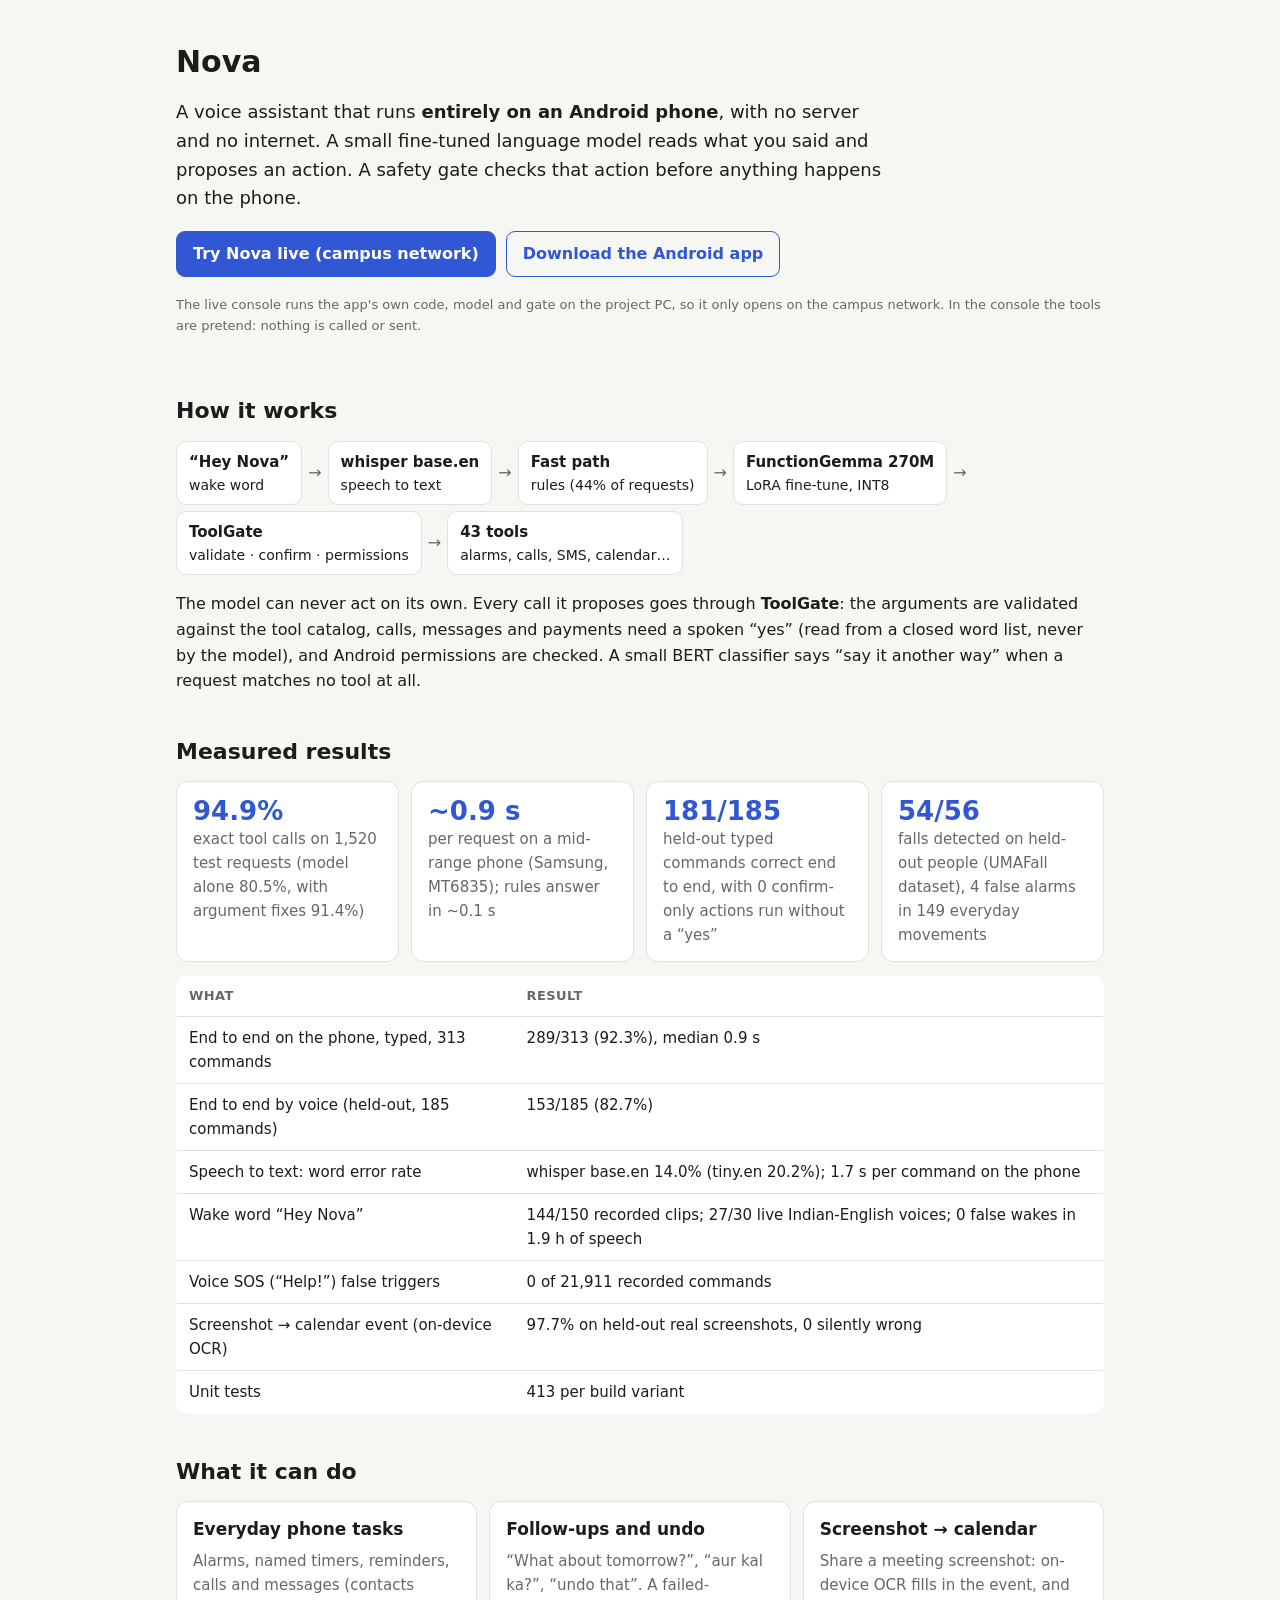
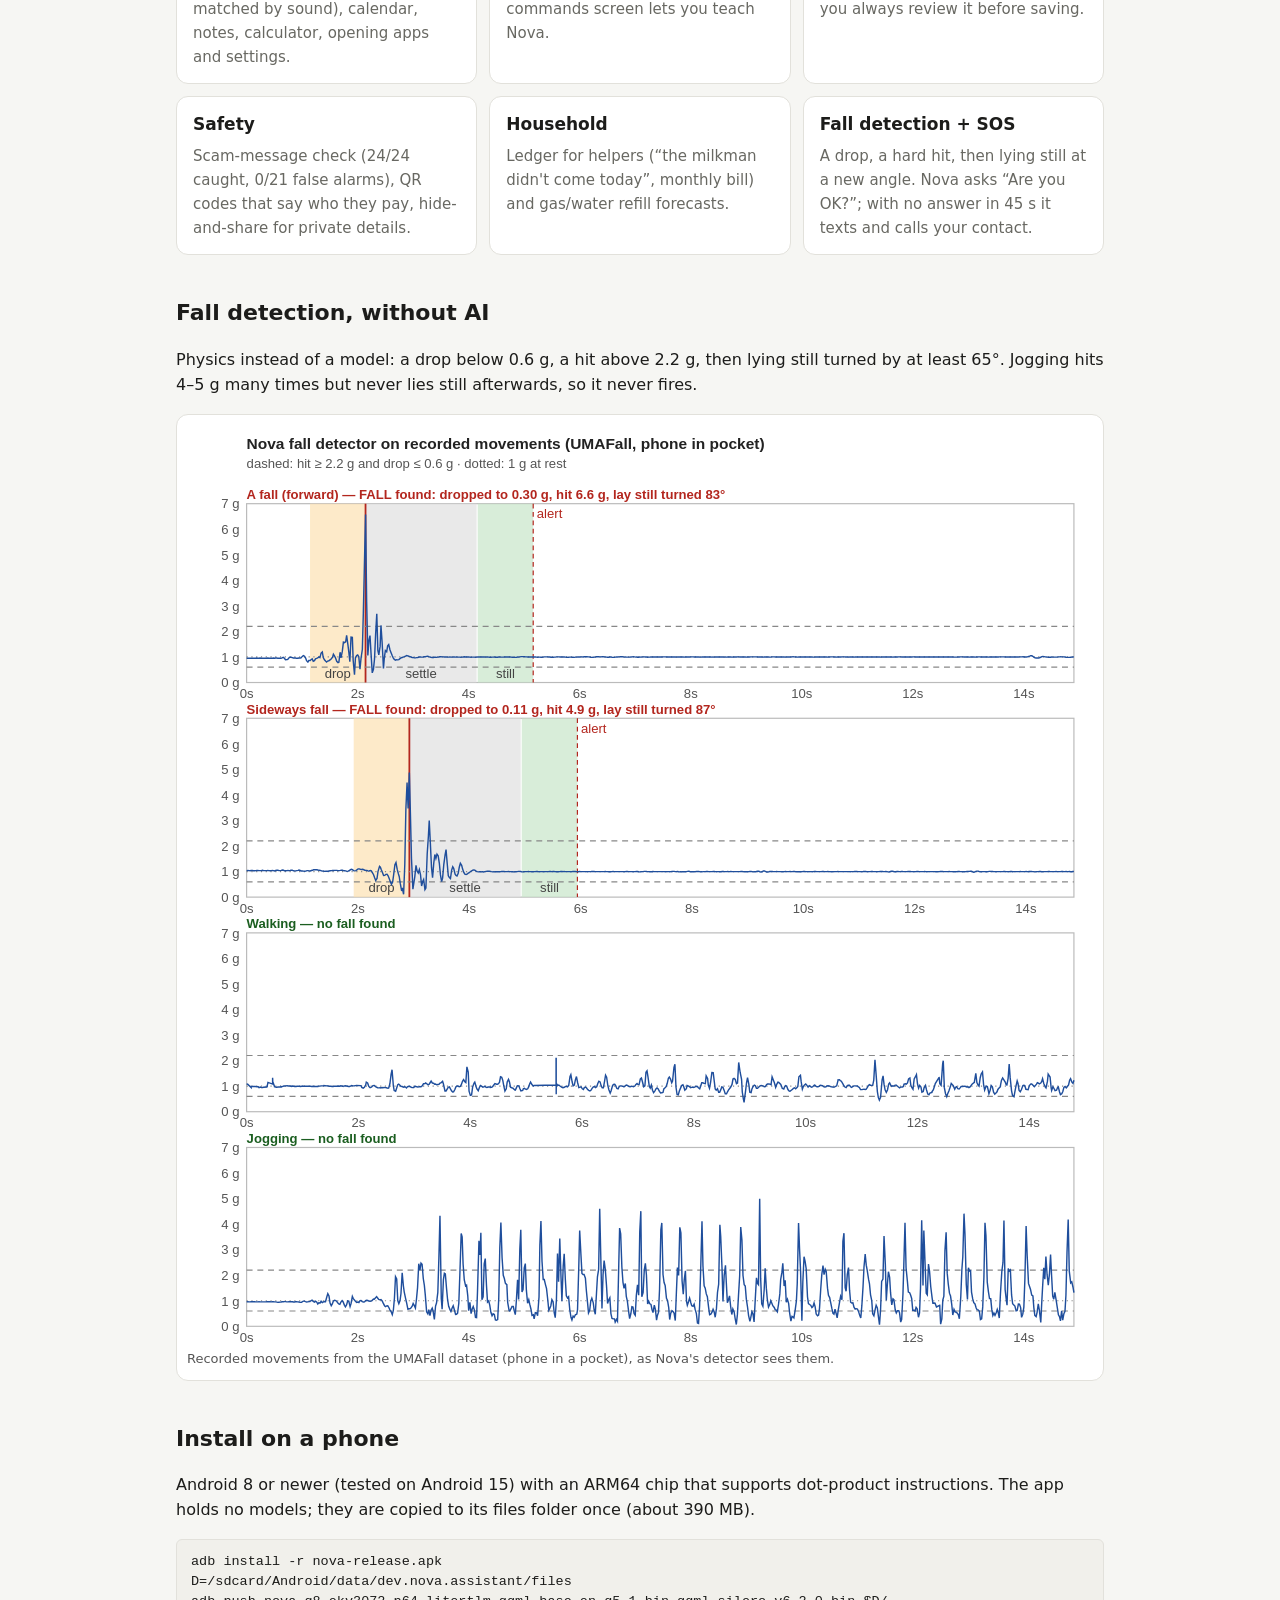
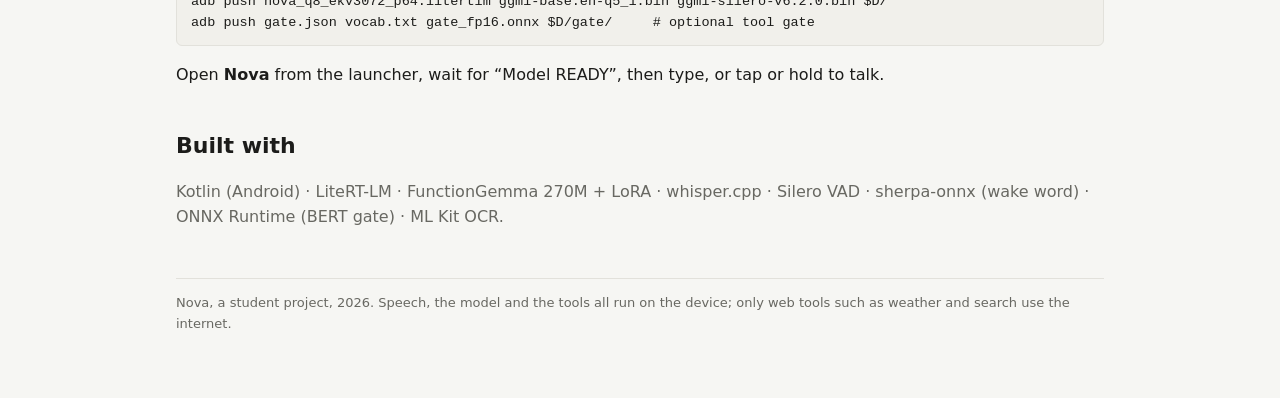
==== index.html @ 242c4e54 "Nova project page" ====
<!doctype html>
<html lang="en"><head><meta charset="utf-8">
<meta name="viewport" content="width=device-width,initial-scale=1">
<title>Nova Voice Assistant</title>
<meta name="description" content="Nova: a fully local Android voice assistant with a fine-tuned FunctionGemma 270M tool caller, a safety gate and fall detection.">
<link rel="stylesheet" href="style.css">
</head>
<body>
<div class="wrap">
<section class="hero">
  <h1>Nova</h1>
  <p class="lead">A voice assistant that runs <b>entirely on an Android phone</b>, with no server and no internet.
    A small fine-tuned language model reads what you said and proposes an action. A safety gate checks that
    action before anything happens on the phone.</p>
  <div class="actions">
    <a class="btn" id="try" href="http://10.81.30.62:8090/">Try Nova live (campus network)</a>
    <a class="btn ghost" href="https://github.com/Krishnag1729/nova-site/releases/latest">Download the Android app</a>
  </div>
  <p class="muted small">The live console runs the app's own code, model and gate on the project PC, so it only opens on the campus network.
    In the console the tools are pretend: nothing is called or sent.</p>
</section>

<h2>How it works</h2>
<div class="pipe">
  <div class="step"><b>“Hey Nova”</b>wake word</div><span class="arrow">→</span>
  <div class="step"><b>whisper base.en</b>speech to text</div><span class="arrow">→</span>
  <div class="step"><b>Fast path</b>rules (44% of requests)</div><span class="arrow">→</span>
  <div class="step"><b>FunctionGemma 270M</b>LoRA fine-tune, INT8</div><span class="arrow">→</span>
  <div class="step"><b>ToolGate</b>validate · confirm · permissions</div><span class="arrow">→</span>
  <div class="step"><b>43 tools</b>alarms, calls, SMS, calendar…</div>
</div>
<p>The model can never act on its own. Every call it proposes goes through <b>ToolGate</b>: the arguments are
  validated against the tool catalog, calls, messages and payments need a spoken “yes” (read from a closed word list,
  never by the model), and Android permissions are checked. A small BERT classifier says “say it another way”
  when a request matches no tool at all.</p>

<h2>Measured results</h2>
<div class="grid stats">
  <div class="card"><div class="stat">94.9%</div><p>exact tool calls on 1,520 test requests (model alone 80.5%, with argument fixes 91.4%)</p></div>
  <div class="card"><div class="stat">~0.9 s</div><p>per request on a mid-range phone (Samsung, MT6835); rules answer in ~0.1 s</p></div>
  <div class="card"><div class="stat">181/185</div><p>held-out typed commands correct end to end, with 0 confirm-only actions run without a “yes”</p></div>
  <div class="card"><div class="stat">54/56</div><p>falls detected on held-out people (UMAFall dataset), 4 false alarms in 149 everyday movements</p></div>
</div>
<div class="tablewrap" style="margin-top:14px"><table>
  <tr><th>What</th><th>Result</th></tr>
  <tr><td>End to end on the phone, typed, 313 commands</td><td>289/313 (92.3%), median 0.9 s</td></tr>
  <tr><td>End to end by voice (held-out, 185 commands)</td><td>153/185 (82.7%)</td></tr>
  <tr><td>Speech to text: word error rate</td><td>whisper base.en 14.0% (tiny.en 20.2%); 1.7 s per command on the phone</td></tr>
  <tr><td>Wake word “Hey Nova”</td><td>144/150 recorded clips; 27/30 live Indian-English voices; 0 false wakes in 1.9 h of speech</td></tr>
  <tr><td>Voice SOS (“Help!”) false triggers</td><td>0 of 21,911 recorded commands</td></tr>
  <tr><td>Screenshot → calendar event (on-device OCR)</td><td>97.7% on held-out real screenshots, 0 silently wrong</td></tr>
  <tr><td>Unit tests</td><td>413 per build variant</td></tr>
</table></div>

<h2>What it can do</h2>
<div class="grid">
  <div class="card"><h3>Everyday phone tasks</h3><p>Alarms, named timers, reminders, calls and messages (contacts matched by sound), calendar, notes, calculator, opening apps and settings.</p></div>
  <div class="card"><h3>Follow-ups and undo</h3><p>“What about tomorrow?”, “aur kal ka?”, “undo that”. A failed-commands screen lets you teach Nova.</p></div>
  <div class="card"><h3>Screenshot → calendar</h3><p>Share a meeting screenshot: on-device OCR fills in the event, and you always review it before saving.</p></div>
  <div class="card"><h3>Safety</h3><p>Scam-message check (24/24 caught, 0/21 false alarms), QR codes that say who they pay, hide-and-share for private details.</p></div>
  <div class="card"><h3>Household</h3><p>Ledger for helpers (“the milkman didn't come today”, monthly bill) and gas/water refill forecasts.</p></div>
  <div class="card"><h3>Fall detection + SOS</h3><p>A drop, a hard hit, then lying still at a new angle. Nova asks “Are you OK?”; with no answer in 45 s it texts and calls your contact.</p></div>
</div>

<h2>Fall detection, without AI</h2>
<p>Physics instead of a model: a drop below 0.6 g, a hit above 2.2 g, then lying still turned by at least 65°.
  Jogging hits 4–5 g many times but never lies still afterwards, so it never fires.</p>
<figure><img src="fall_traces.svg" alt="Acceleration traces from the UMAFall dataset: falls show drop, hit and stillness; walking and jogging do not.">
  <figcaption>Recorded movements from the UMAFall dataset (phone in a pocket), as Nova's detector sees them.</figcaption></figure>

<h2>Install on a phone</h2>
<p>Android 8 or newer (tested on Android 15) with an ARM64 chip that supports dot-product instructions. The app holds no models; they are copied
  to its files folder once (about 390 MB).</p>
<pre class="code">adb install -r nova-release.apk
D=/sdcard/Android/data/dev.nova.assistant/files
adb push nova_q8_ekv3072_p64.litertlm ggml-base.en-q5_1.bin ggml-silero-v6.2.0.bin $D/
adb push gate.json vocab.txt gate_fp16.onnx $D/gate/     # optional tool gate</pre>
<p>Open <b>Nova</b> from the launcher, wait for “Model READY”, then type, or tap or hold to talk.</p>

<h2>Built with</h2>
<p class="muted">Kotlin (Android) · LiteRT-LM · FunctionGemma 270M + LoRA · whisper.cpp · Silero VAD · sherpa-onnx (wake word) ·
  ONNX Runtime (BERT gate) · ML Kit OCR.</p>

<footer>Nova, a student project, 2026. Speech, the model and the tools all run on the device; only web tools such as weather and search use the internet.</footer>
</div>
<script>
// Served from the project PC itself: open the console on the same host.
if (!location.hostname.endsWith("github.io") && location.protocol.startsWith("http")) document.getElementById("try").href = "console.html";
</script>
</body></html>
---- style.css ----
[hidden]{display:none!important}
:root{--bg:#f6f6f3;--card:#fff;--ink:#1c1c1a;--muted:#686862;--line:#e2e1db;--accent:#3157d5;--accent-ink:#fff;
  --you:#e9eefc;--nova:#fff;--code:#f1f0eb;--ok:#1f7a4d;--warn:#a2560b}
@media (prefers-color-scheme:dark){:root:not([data-theme="light"]){--bg:#151514;--card:#1e1e1c;--ink:#ebeae5;--muted:#9d9c95;
  --line:#33322e;--accent:#8ba6ff;--accent-ink:#0d1530;--you:#1d2540;--nova:#1e1e1c;--code:#191917;--ok:#5fcf95;--warn:#e9a55a}}
:root[data-theme="dark"]{--bg:#151514;--card:#1e1e1c;--ink:#ebeae5;--muted:#9d9c95;--line:#33322e;--accent:#8ba6ff;
  --accent-ink:#0d1530;--you:#1d2540;--nova:#1e1e1c;--code:#191917;--ok:#5fcf95;--warn:#e9a55a}
*{box-sizing:border-box}
html{-webkit-text-size-adjust:100%}
body{margin:0;background:var(--bg);color:var(--ink);font:16px/1.6 system-ui,-apple-system,"Segoe UI",Roboto,sans-serif}
a{color:var(--accent)}
.wrap{max-width:960px;margin:0 auto;padding:28px 16px 64px}
h1{font-size:30px;line-height:1.2;margin:0 0 6px}
h2{font-size:22px;margin:40px 0 12px}
h3{font-size:17px;margin:0 0 6px}
.muted{color:var(--muted)}
.small{font-size:13px}
.tag{font-size:13px;font-weight:600;vertical-align:middle;padding:2px 8px;border-radius:999px;background:var(--you);color:var(--accent)}
.btn{display:inline-block;padding:9px 16px;border-radius:9px;border:1px solid var(--accent);background:var(--accent);
  color:var(--accent-ink);font:inherit;font-weight:600;text-decoration:none;cursor:pointer}
.btn.ghost{background:transparent;color:var(--accent)}
.btn:disabled{opacity:.5;cursor:wait}
.top{display:flex;gap:16px;justify-content:space-between;align-items:flex-start;flex-wrap:wrap}
.top > div{flex:1 1 420px;min-width:0}
/* console */
.chips{display:flex;flex-wrap:wrap;gap:6px;margin:18px 0 12px}
.chip{border:1px solid var(--line);background:var(--card);color:var(--ink);border-radius:999px;padding:5px 11px;font:inherit;font-size:14px;cursor:pointer}
.chip:hover{border-color:var(--accent);color:var(--accent)}
.log{background:var(--card);border:1px solid var(--line);border-radius:14px;padding:14px;height:56vh;min-height:300px;overflow-y:auto;
  display:flex;flex-direction:column;gap:8px}
.msg{max-width:85%;padding:9px 13px;border-radius:12px;white-space:pre-wrap;overflow-wrap:anywhere}
.msg.you{align-self:flex-end;background:var(--you)}
.msg.nova{align-self:flex-start;background:var(--nova);border:1px solid var(--line)}
.msg.ask{border-color:var(--warn)}
.msg.sys{align-self:center;color:var(--muted);font-size:14px}
.route{display:block;font-size:12px;color:var(--muted);margin-top:3px}
.trace{align-self:stretch;font-size:13px}
.trace summary{cursor:pointer;color:var(--muted)}
.trace pre{margin:4px 0 0;padding:8px 10px;background:var(--code);border-radius:8px;white-space:pre-wrap;overflow-wrap:anywhere;
  font:12.5px/1.5 ui-monospace,SFMono-Regular,Menlo,Consolas,monospace}
.confirm{display:flex;gap:8px;align-items:center;flex-wrap:wrap;margin-top:10px;padding:10px 12px;border:1px solid var(--warn);border-radius:10px;background:var(--card)}
.confirm span{flex:1 1 200px}
.composer{display:flex;gap:8px;margin-top:10px}
.composer input{flex:1;min-width:0;padding:11px 13px;border:1px solid var(--line);border-radius:10px;background:var(--card);color:var(--ink);font:inherit}
.composer input:focus{outline:2px solid var(--accent);outline-offset:-1px}
/* about page */
.hero{padding:16px 0 4px}
.hero p.lead{font-size:18px;max-width:720px}
.actions{display:flex;gap:10px;flex-wrap:wrap;margin:18px 0}
.pipe{display:flex;flex-wrap:wrap;align-items:center;gap:6px;margin:12px 0}
.pipe .step{background:var(--card);border:1px solid var(--line);border-radius:10px;padding:8px 12px;font-size:14px}
.pipe .step b{display:block;font-size:15px}
.pipe .arrow{color:var(--muted)}
.grid{display:grid;grid-template-columns:repeat(auto-fit,minmax(240px,1fr));gap:12px}
.grid.stats{grid-template-columns:repeat(auto-fit,minmax(200px,1fr))}
.card{background:var(--card);border:1px solid var(--line);border-radius:12px;padding:14px 16px}
.card p{margin:0;color:var(--muted);font-size:15px}
.stat{font-size:26px;font-weight:700;color:var(--accent);line-height:1.2}
table{width:100%;border-collapse:collapse;background:var(--card);border:1px solid var(--line);border-radius:12px;overflow:hidden;font-size:15px}
th,td{text-align:left;padding:9px 12px;border-bottom:1px solid var(--line);vertical-align:top}
th{font-weight:600;color:var(--muted);font-size:13px;text-transform:uppercase;letter-spacing:.03em}
tr:last-child td{border-bottom:0}
.tablewrap{overflow-x:auto}
code,pre.code{font:13.5px/1.5 ui-monospace,SFMono-Regular,Menlo,Consolas,monospace;background:var(--code);border-radius:6px}
code{padding:1px 5px}
pre.code{padding:12px 14px;overflow-x:auto;border:1px solid var(--line)}
figure{margin:12px 0;background:#fff;border:1px solid var(--line);border-radius:12px;padding:10px}
figure img{width:100%;height:auto;display:block}
figcaption{color:#555;font-size:13px;margin-top:6px}
footer{margin-top:48px;color:var(--muted);font-size:13px;border-top:1px solid var(--line);padding-top:14px}
@media (max-width:600px){h1{font-size:25px}.msg{max-width:95%}.log{height:52vh}}
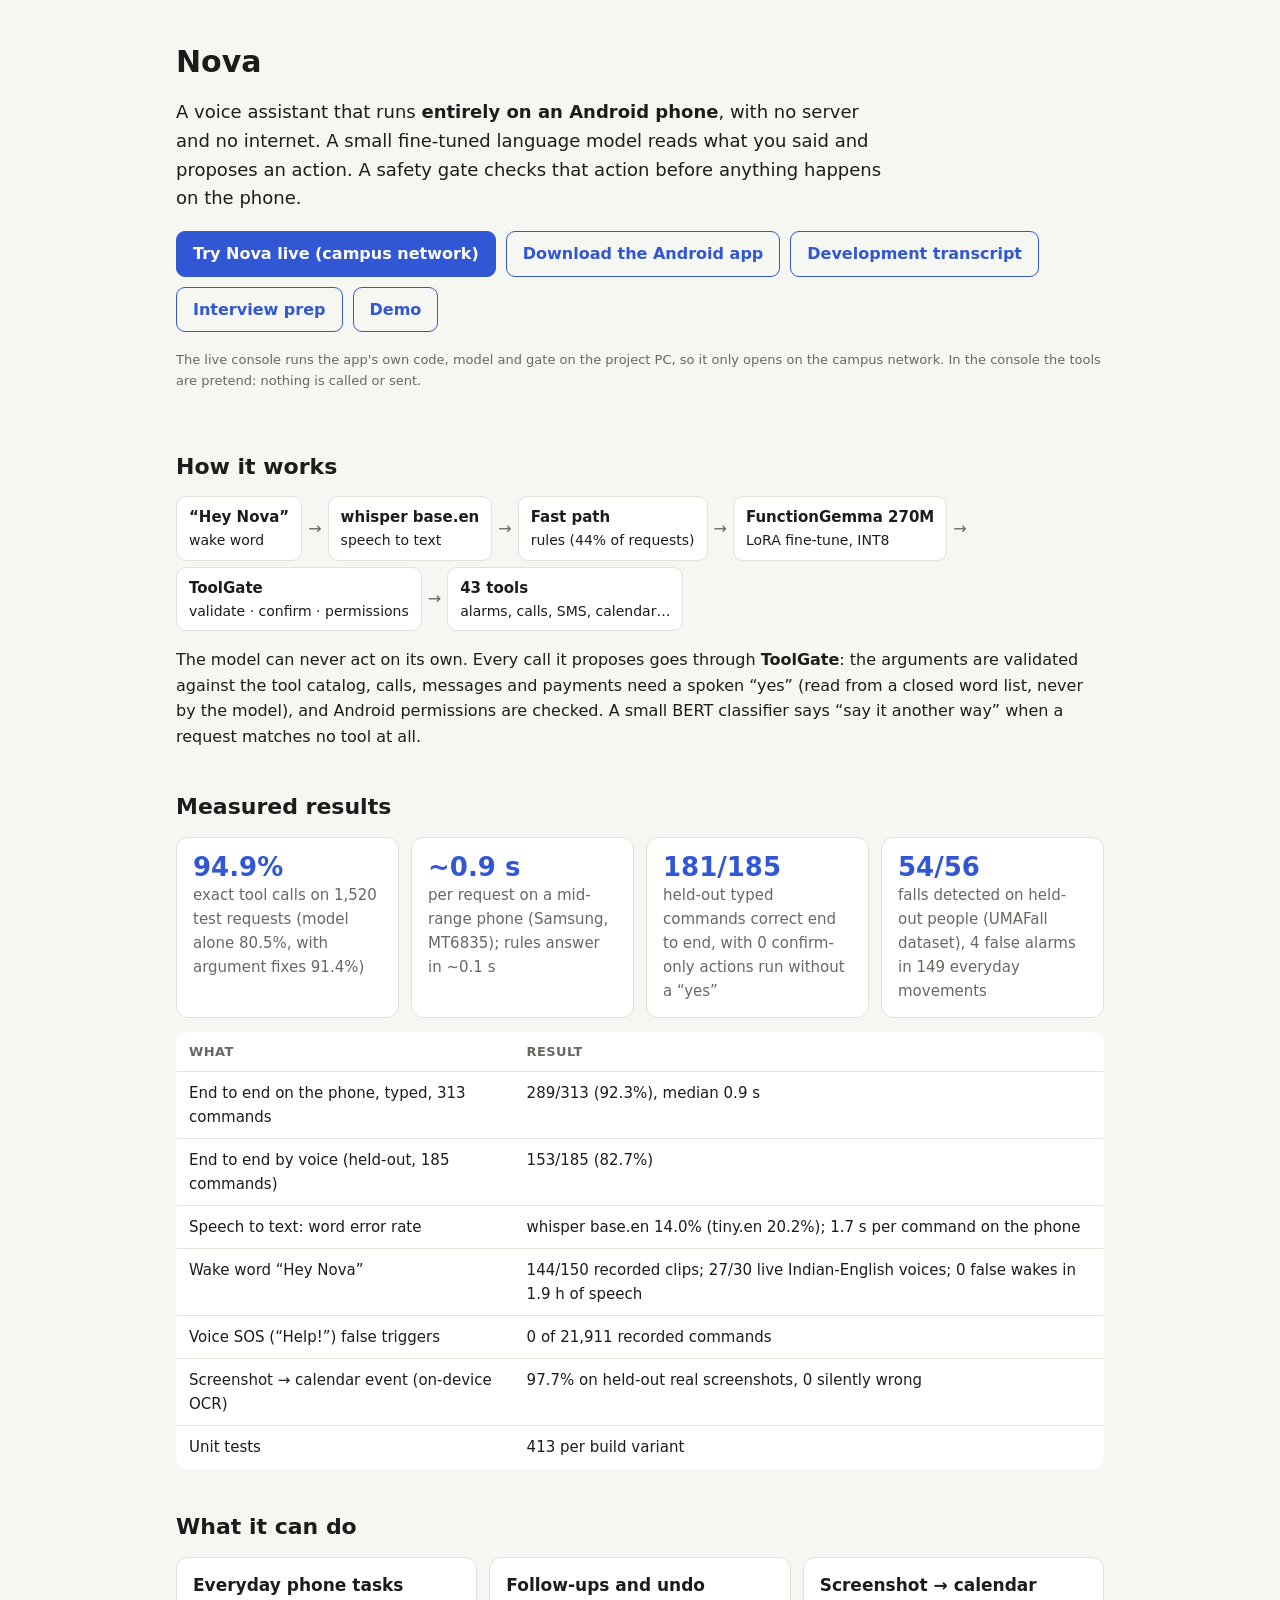
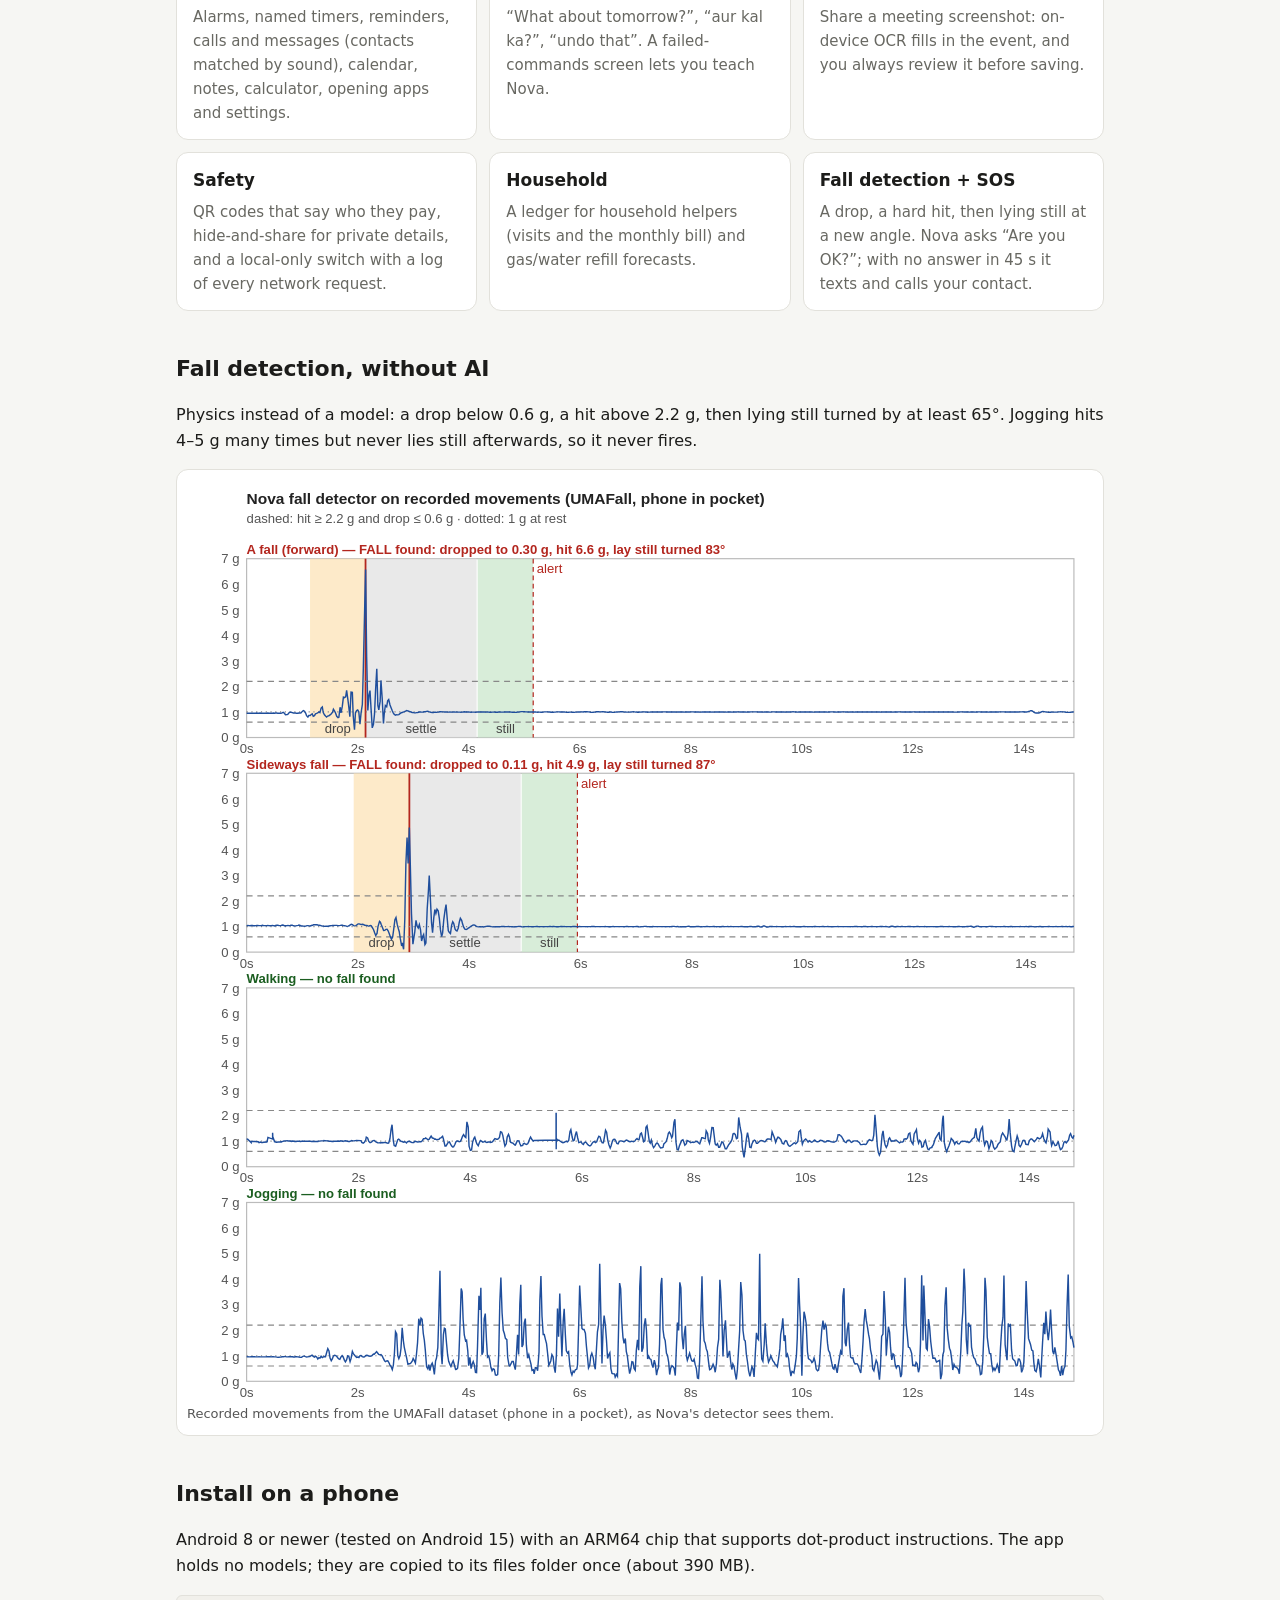
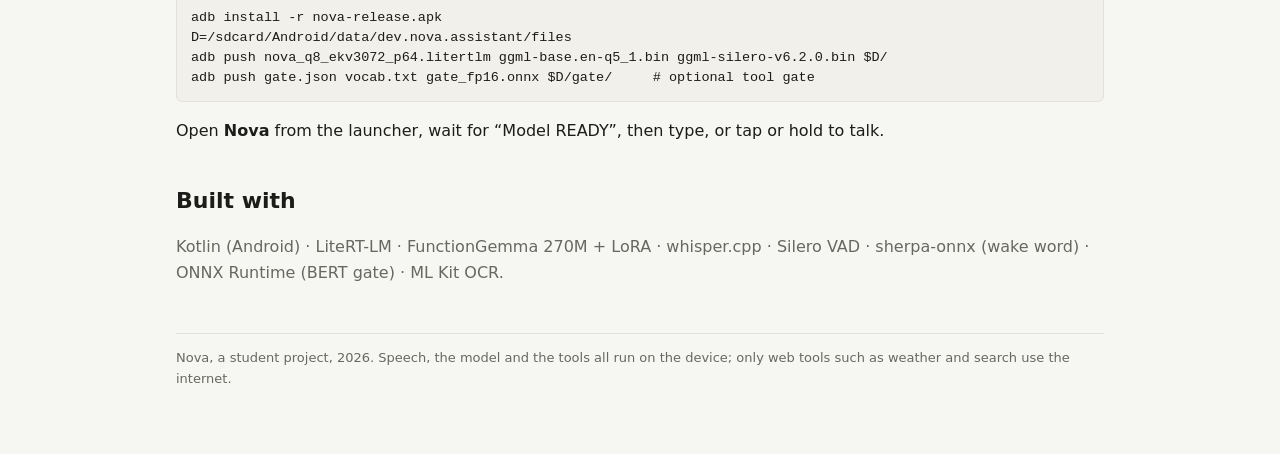
==== commit 6401e95d: "Nova project page" ====
--- a/index.html
+++ b/index.html
@@ -15,6 +15,9 @@
   <div class="actions">
     <a class="btn" id="try" href="http://10.81.30.62:8090/">Try Nova live (campus network)</a>
     <a class="btn ghost" href="https://github.com/Krishnag1729/nova-site/releases/latest">Download the Android app</a>
+    <a class="btn ghost" href="https://krishnag1729.github.io/nova-site/transcript.html">Development transcript</a>
+    <a class="btn ghost" href="interview_prep.html">Interview prep</a>
+    <a class="btn ghost" href="interview_prep.html#demo">Demo</a>
   </div>
   <p class="muted small">The live console runs the app's own code, model and gate on the project PC, so it only opens on the campus network.
     In the console the tools are pretend: nothing is called or sent.</p>
@@ -57,8 +60,8 @@
   <div class="card"><h3>Everyday phone tasks</h3><p>Alarms, named timers, reminders, calls and messages (contacts matched by sound), calendar, notes, calculator, opening apps and settings.</p></div>
   <div class="card"><h3>Follow-ups and undo</h3><p>“What about tomorrow?”, “aur kal ka?”, “undo that”. A failed-commands screen lets you teach Nova.</p></div>
   <div class="card"><h3>Screenshot → calendar</h3><p>Share a meeting screenshot: on-device OCR fills in the event, and you always review it before saving.</p></div>
-  <div class="card"><h3>Safety</h3><p>Scam-message check (24/24 caught, 0/21 false alarms), QR codes that say who they pay, hide-and-share for private details.</p></div>
-  <div class="card"><h3>Household</h3><p>Ledger for helpers (“the milkman didn't come today”, monthly bill) and gas/water refill forecasts.</p></div>
+  <div class="card"><h3>Safety</h3><p>QR codes that say who they pay, hide-and-share for private details, and a local-only switch with a log of every network request.</p></div>
+  <div class="card"><h3>Household</h3><p>A ledger for household helpers (visits and the monthly bill) and gas/water refill forecasts.</p></div>
   <div class="card"><h3>Fall detection + SOS</h3><p>A drop, a hard hit, then lying still at a new angle. Nova asks “Are you OK?”; with no answer in 45 s it texts and calls your contact.</p></div>
 </div>
 
--- a/style.css
+++ b/style.css
@@ -67,5 +67,27 @@
 figure{margin:12px 0;background:#fff;border:1px solid var(--line);border-radius:12px;padding:10px}
 figure img{width:100%;height:auto;display:block}
 figcaption{color:#555;font-size:13px;margin-top:6px}
+/* demos */
+.toc{display:flex;flex-wrap:wrap;gap:6px;margin:14px 0 4px}
+.toc a{border:1px solid var(--line);background:var(--card);border-radius:999px;padding:4px 11px;font-size:14px;text-decoration:none}
+.say{font-weight:600}
+.how{font-size:12px;font-weight:600;text-transform:uppercase;letter-spacing:.03em;color:var(--muted)}
+.ok{color:var(--ok);font-weight:600}
+.warn{color:var(--warn);font-weight:600}
+.shots{display:grid;grid-template-columns:repeat(auto-fill,minmax(150px,1fr));gap:12px}
+.shot{background:var(--card);border:1px solid var(--line);border-radius:12px;padding:8px;display:flex;flex-direction:column;gap:6px}
+.shot img{width:100%;height:auto;border-radius:6px;border:1px solid var(--line);display:block}
+.shot p{margin:0;font-size:13px;line-height:1.4}
+.shot .btn{padding:6px 10px;font-size:14px;text-align:center}
+.msgs{display:grid;gap:8px}
+.sms{display:flex;gap:10px;align-items:flex-start;background:var(--card);border:1px solid var(--line);border-radius:10px;padding:10px 12px}
+.sms p{margin:0;flex:1;min-width:0;font-size:15px;overflow-wrap:anywhere}
+.sms .chip{flex:none}
+.seesgrid{display:grid;grid-template-columns:minmax(0,420px);gap:14px}
+.sees{margin:0;background:var(--card)}
+.sees figcaption{color:var(--ink)}
+.sees figcaption a{font-size:13px}
+.tier{display:inline-block;font-size:12px;font-weight:700;padding:1px 8px;border-radius:999px;background:var(--you);color:var(--accent);white-space:nowrap}
+.demo-h{font-size:19px;margin:30px 0 10px}
 footer{margin-top:48px;color:var(--muted);font-size:13px;border-top:1px solid var(--line);padding-top:14px}
 @media (max-width:600px){h1{font-size:25px}.msg{max-width:95%}.log{height:52vh}}
